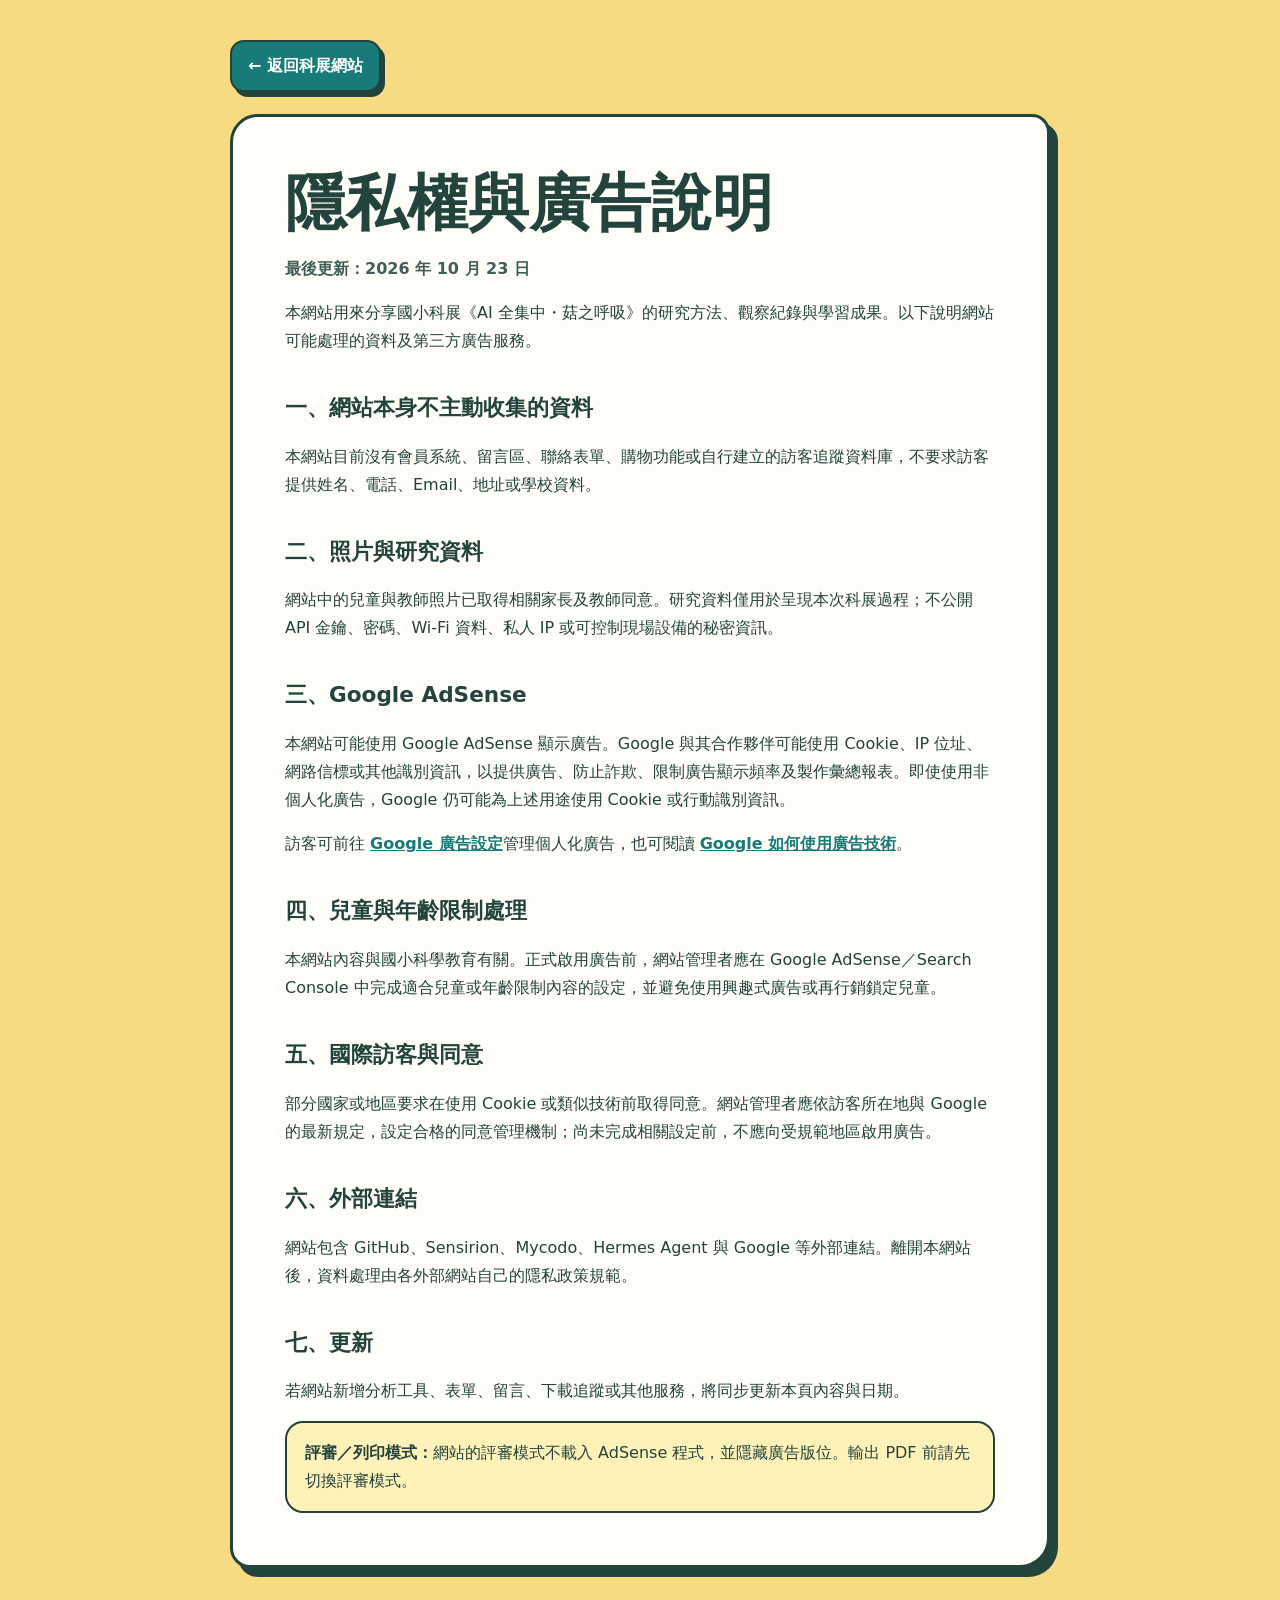
==== docs/privacy.html @ 701d3a62 "Add public science fair website" ====
<!doctype html>
<html lang="zh-Hant">
<head>
  <meta charset="utf-8">
  <meta name="viewport" content="width=device-width, initial-scale=1">
  <meta name="description" content="《AI 全集中・菇之呼吸》網站隱私權與廣告說明。">
  <meta name="theme-color" content="#f7db82">
  <title>隱私權與廣告說明｜AI 全集中・菇之呼吸</title>
  <style>
    :root{--paper:#f7db82;--white:#fffdf7;--ink:#22443d;--muted:#3f5e57;--teal:#197b78;--sun:#f5c84c}
    *{box-sizing:border-box}body{margin:0;color:var(--ink);background:var(--paper);font-family:"PingFang TC","Noto Sans TC","Microsoft JhengHei",system-ui,sans-serif;line-height:1.75}main{width:min(820px,calc(100% - 32px));margin:40px auto 70px}.paper{background:var(--white);border:3px solid var(--ink);border-radius:28px 18px 30px 20px;box-shadow:8px 9px 0 var(--ink);padding:clamp(24px,5vw,52px)}h1{font-size:clamp(2rem,6vw,3.8rem);line-height:1.15;margin:0 0 12px}h2{margin:34px 0 8px;font-size:1.35rem}p,li{font-size:1rem}.meta{color:var(--muted);font-weight:700}.note{background:#fff2b9;border:2px solid var(--ink);border-radius:18px;padding:16px 18px}.back{display:inline-flex;margin-bottom:22px;padding:10px 16px;background:var(--teal);color:white;text-decoration:none;border:2px solid var(--ink);border-radius:14px;box-shadow:4px 5px 0 var(--ink);font-weight:900}a{color:var(--teal);font-weight:750}@media print{body{background:#fff}.paper{border:0;box-shadow:none;padding:0}.back{display:none}}
  </style>
</head>
<body>
<main>
  <a class="back" href="index.html">← 返回科展網站</a>
  <article class="paper">
    <h1>隱私權與廣告說明</h1>
    <p class="meta">最後更新：2026 年 10 月 23 日</p>
    <p>本網站用來分享國小科展《AI 全集中・菇之呼吸》的研究方法、觀察紀錄與學習成果。以下說明網站可能處理的資料及第三方廣告服務。</p>

    <h2>一、網站本身不主動收集的資料</h2>
    <p>本網站目前沒有會員系統、留言區、聯絡表單、購物功能或自行建立的訪客追蹤資料庫，不要求訪客提供姓名、電話、Email、地址或學校資料。</p>

    <h2>二、照片與研究資料</h2>
    <p>網站中的兒童與教師照片已取得相關家長及教師同意。研究資料僅用於呈現本次科展過程；不公開 API 金鑰、密碼、Wi-Fi 資料、私人 IP 或可控制現場設備的秘密資訊。</p>

    <h2>三、Google AdSense</h2>
    <p>本網站可能使用 Google AdSense 顯示廣告。Google 與其合作夥伴可能使用 Cookie、IP 位址、網路信標或其他識別資訊，以提供廣告、防止詐欺、限制廣告顯示頻率及製作彙總報表。即使使用非個人化廣告，Google 仍可能為上述用途使用 Cookie 或行動識別資訊。</p>
    <p>訪客可前往 <a href="https://adssettings.google.com/" target="_blank" rel="noopener">Google 廣告設定</a>管理個人化廣告，也可閱讀 <a href="https://policies.google.com/technologies/ads" target="_blank" rel="noopener">Google 如何使用廣告技術</a>。</p>

    <h2>四、兒童與年齡限制處理</h2>
    <p>本網站內容與國小科學教育有關。正式啟用廣告前，網站管理者應在 Google AdSense／Search Console 中完成適合兒童或年齡限制內容的設定，並避免使用興趣式廣告或再行銷鎖定兒童。</p>

    <h2>五、國際訪客與同意</h2>
    <p>部分國家或地區要求在使用 Cookie 或類似技術前取得同意。網站管理者應依訪客所在地與 Google 的最新規定，設定合格的同意管理機制；尚未完成相關設定前，不應向受規範地區啟用廣告。</p>

    <h2>六、外部連結</h2>
    <p>網站包含 GitHub、Sensirion、Mycodo、Hermes Agent 與 Google 等外部連結。離開本網站後，資料處理由各外部網站自己的隱私政策規範。</p>

    <h2>七、更新</h2>
    <p>若網站新增分析工具、表單、留言、下載追蹤或其他服務，將同步更新本頁內容與日期。</p>

    <div class="note"><strong>評審／列印模式：</strong>網站的評審模式不載入 AdSense 程式，並隱藏廣告版位。輸出 PDF 前請先切換評審模式。</div>
  </article>
</main>
</body>
</html>
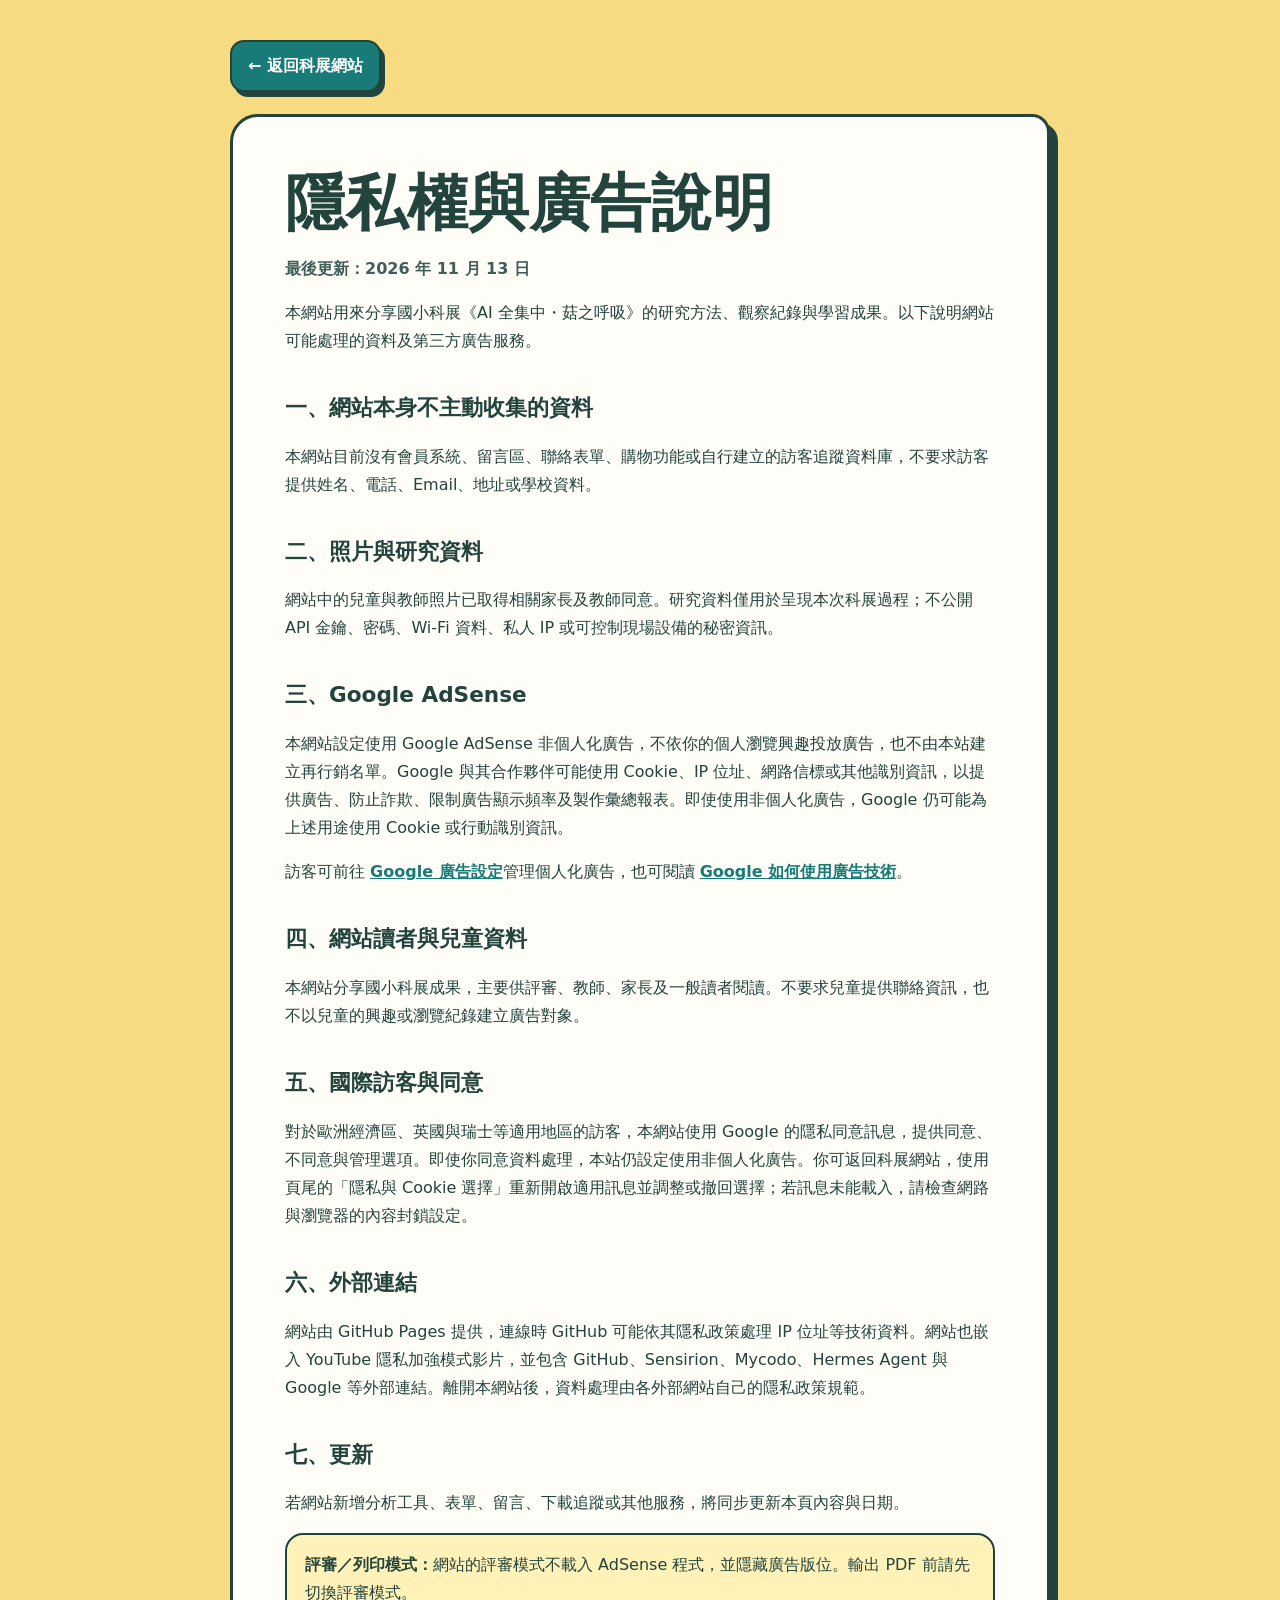
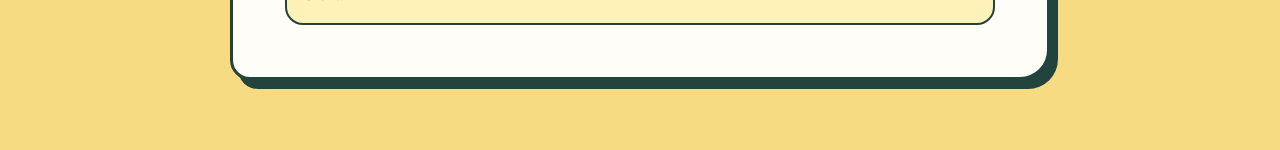
==== commit 02dcbd02: "feat: enable three non-personalized manual ad placements" ====
--- a/docs/privacy.html
+++ b/docs/privacy.html
@@ -16,7 +16,7 @@
   <a class="back" href="index.html">← 返回科展網站</a>
   <article class="paper">
     <h1>隱私權與廣告說明</h1>
-    <p class="meta">最後更新：2026 年 10 月 23 日</p>
+    <p class="meta">最後更新：2026 年 11 月 13 日</p>
     <p>本網站用來分享國小科展《AI 全集中・菇之呼吸》的研究方法、觀察紀錄與學習成果。以下說明網站可能處理的資料及第三方廣告服務。</p>
 
     <h2>一、網站本身不主動收集的資料</h2>
@@ -26,17 +26,17 @@
     <p>網站中的兒童與教師照片已取得相關家長及教師同意。研究資料僅用於呈現本次科展過程；不公開 API 金鑰、密碼、Wi-Fi 資料、私人 IP 或可控制現場設備的秘密資訊。</p>
 
     <h2>三、Google AdSense</h2>
-    <p>本網站可能使用 Google AdSense 顯示廣告。Google 與其合作夥伴可能使用 Cookie、IP 位址、網路信標或其他識別資訊，以提供廣告、防止詐欺、限制廣告顯示頻率及製作彙總報表。即使使用非個人化廣告，Google 仍可能為上述用途使用 Cookie 或行動識別資訊。</p>
+    <p>本網站設定使用 Google AdSense 非個人化廣告，不依你的個人瀏覽興趣投放廣告，也不由本站建立再行銷名單。Google 與其合作夥伴可能使用 Cookie、IP 位址、網路信標或其他識別資訊，以提供廣告、防止詐欺、限制廣告顯示頻率及製作彙總報表。即使使用非個人化廣告，Google 仍可能為上述用途使用 Cookie 或行動識別資訊。</p>
     <p>訪客可前往 <a href="https://adssettings.google.com/" target="_blank" rel="noopener">Google 廣告設定</a>管理個人化廣告，也可閱讀 <a href="https://policies.google.com/technologies/ads" target="_blank" rel="noopener">Google 如何使用廣告技術</a>。</p>
 
-    <h2>四、兒童與年齡限制處理</h2>
-    <p>本網站內容與國小科學教育有關。正式啟用廣告前，網站管理者應在 Google AdSense／Search Console 中完成適合兒童或年齡限制內容的設定，並避免使用興趣式廣告或再行銷鎖定兒童。</p>
+    <h2>四、網站讀者與兒童資料</h2>
+    <p>本網站分享國小科展成果，主要供評審、教師、家長及一般讀者閱讀。不要求兒童提供聯絡資訊，也不以兒童的興趣或瀏覽紀錄建立廣告對象。</p>
 
     <h2>五、國際訪客與同意</h2>
-    <p>部分國家或地區要求在使用 Cookie 或類似技術前取得同意。網站管理者應依訪客所在地與 Google 的最新規定，設定合格的同意管理機制；尚未完成相關設定前，不應向受規範地區啟用廣告。</p>
+    <p>對於歐洲經濟區、英國與瑞士等適用地區的訪客，本網站使用 Google 的隱私同意訊息，提供同意、不同意與管理選項。即使你同意資料處理，本站仍設定使用非個人化廣告。你可返回科展網站，使用頁尾的「隱私與 Cookie 選擇」重新開啟適用訊息並調整或撤回選擇；若訊息未能載入，請檢查網路與瀏覽器的內容封鎖設定。</p>
 
     <h2>六、外部連結</h2>
-    <p>網站包含 GitHub、Sensirion、Mycodo、Hermes Agent 與 Google 等外部連結。離開本網站後，資料處理由各外部網站自己的隱私政策規範。</p>
+    <p>網站由 GitHub Pages 提供，連線時 GitHub 可能依其隱私政策處理 IP 位址等技術資料。網站也嵌入 YouTube 隱私加強模式影片，並包含 GitHub、Sensirion、Mycodo、Hermes Agent 與 Google 等外部連結。離開本網站後，資料處理由各外部網站自己的隱私政策規範。</p>
 
     <h2>七、更新</h2>
     <p>若網站新增分析工具、表單、留言、下載追蹤或其他服務，將同步更新本頁內容與日期。</p>
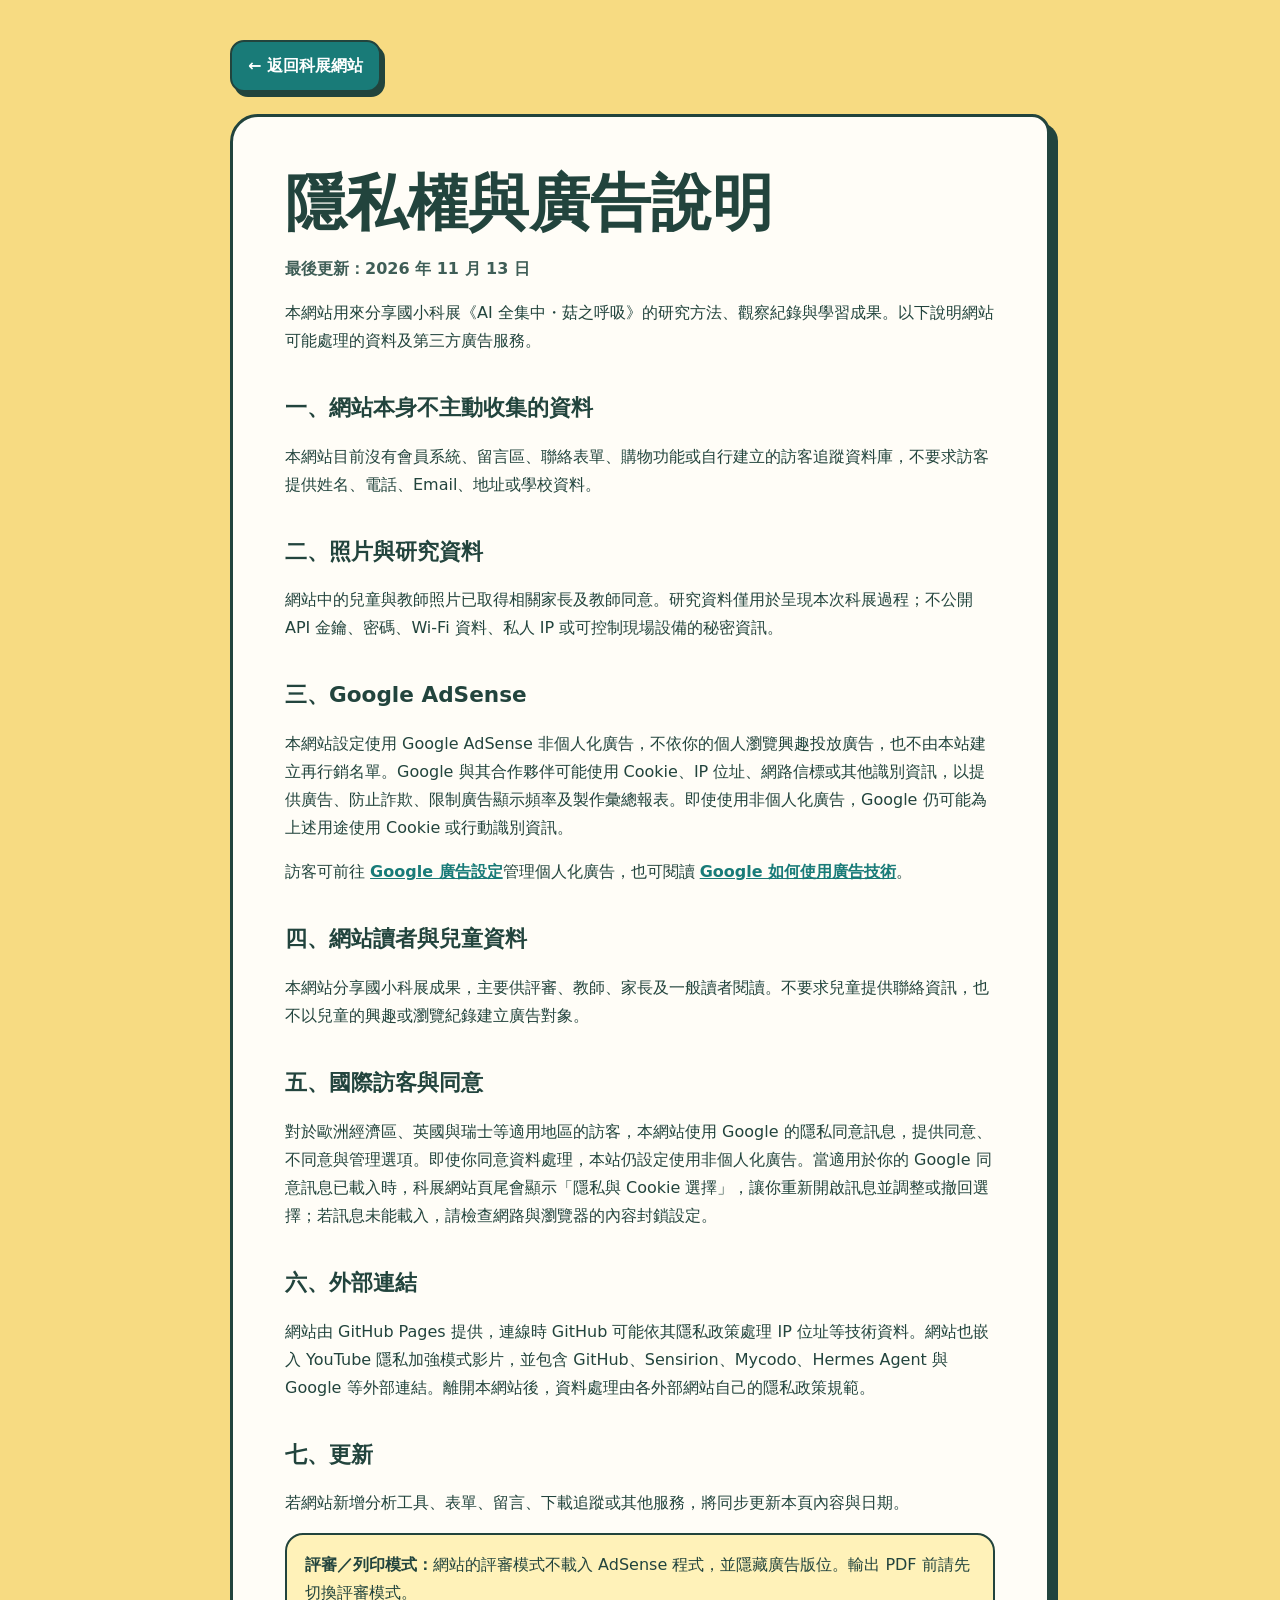
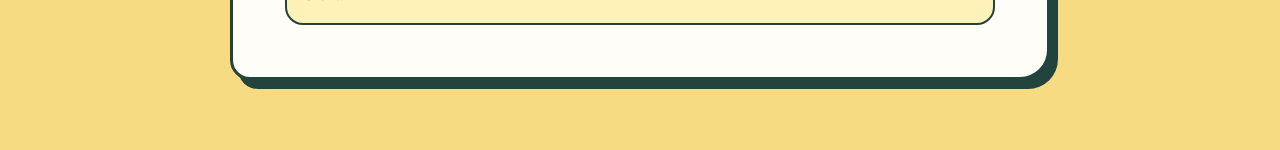
==== commit ef4f18c8: "fix: expose privacy choices only when Google consent API is ready" ====
--- a/docs/privacy.html
+++ b/docs/privacy.html
@@ -33,7 +33,7 @@
     <p>本網站分享國小科展成果，主要供評審、教師、家長及一般讀者閱讀。不要求兒童提供聯絡資訊，也不以兒童的興趣或瀏覽紀錄建立廣告對象。</p>
 
     <h2>五、國際訪客與同意</h2>
-    <p>對於歐洲經濟區、英國與瑞士等適用地區的訪客，本網站使用 Google 的隱私同意訊息，提供同意、不同意與管理選項。即使你同意資料處理，本站仍設定使用非個人化廣告。你可返回科展網站，使用頁尾的「隱私與 Cookie 選擇」重新開啟適用訊息並調整或撤回選擇；若訊息未能載入，請檢查網路與瀏覽器的內容封鎖設定。</p>
+    <p>對於歐洲經濟區、英國與瑞士等適用地區的訪客，本網站使用 Google 的隱私同意訊息，提供同意、不同意與管理選項。即使你同意資料處理，本站仍設定使用非個人化廣告。當適用於你的 Google 同意訊息已載入時，科展網站頁尾會顯示「隱私與 Cookie 選擇」，讓你重新開啟訊息並調整或撤回選擇；若訊息未能載入，請檢查網路與瀏覽器的內容封鎖設定。</p>
 
     <h2>六、外部連結</h2>
     <p>網站由 GitHub Pages 提供，連線時 GitHub 可能依其隱私政策處理 IP 位址等技術資料。網站也嵌入 YouTube 隱私加強模式影片，並包含 GitHub、Sensirion、Mycodo、Hermes Agent 與 Google 等外部連結。離開本網站後，資料處理由各外部網站自己的隱私政策規範。</p>
